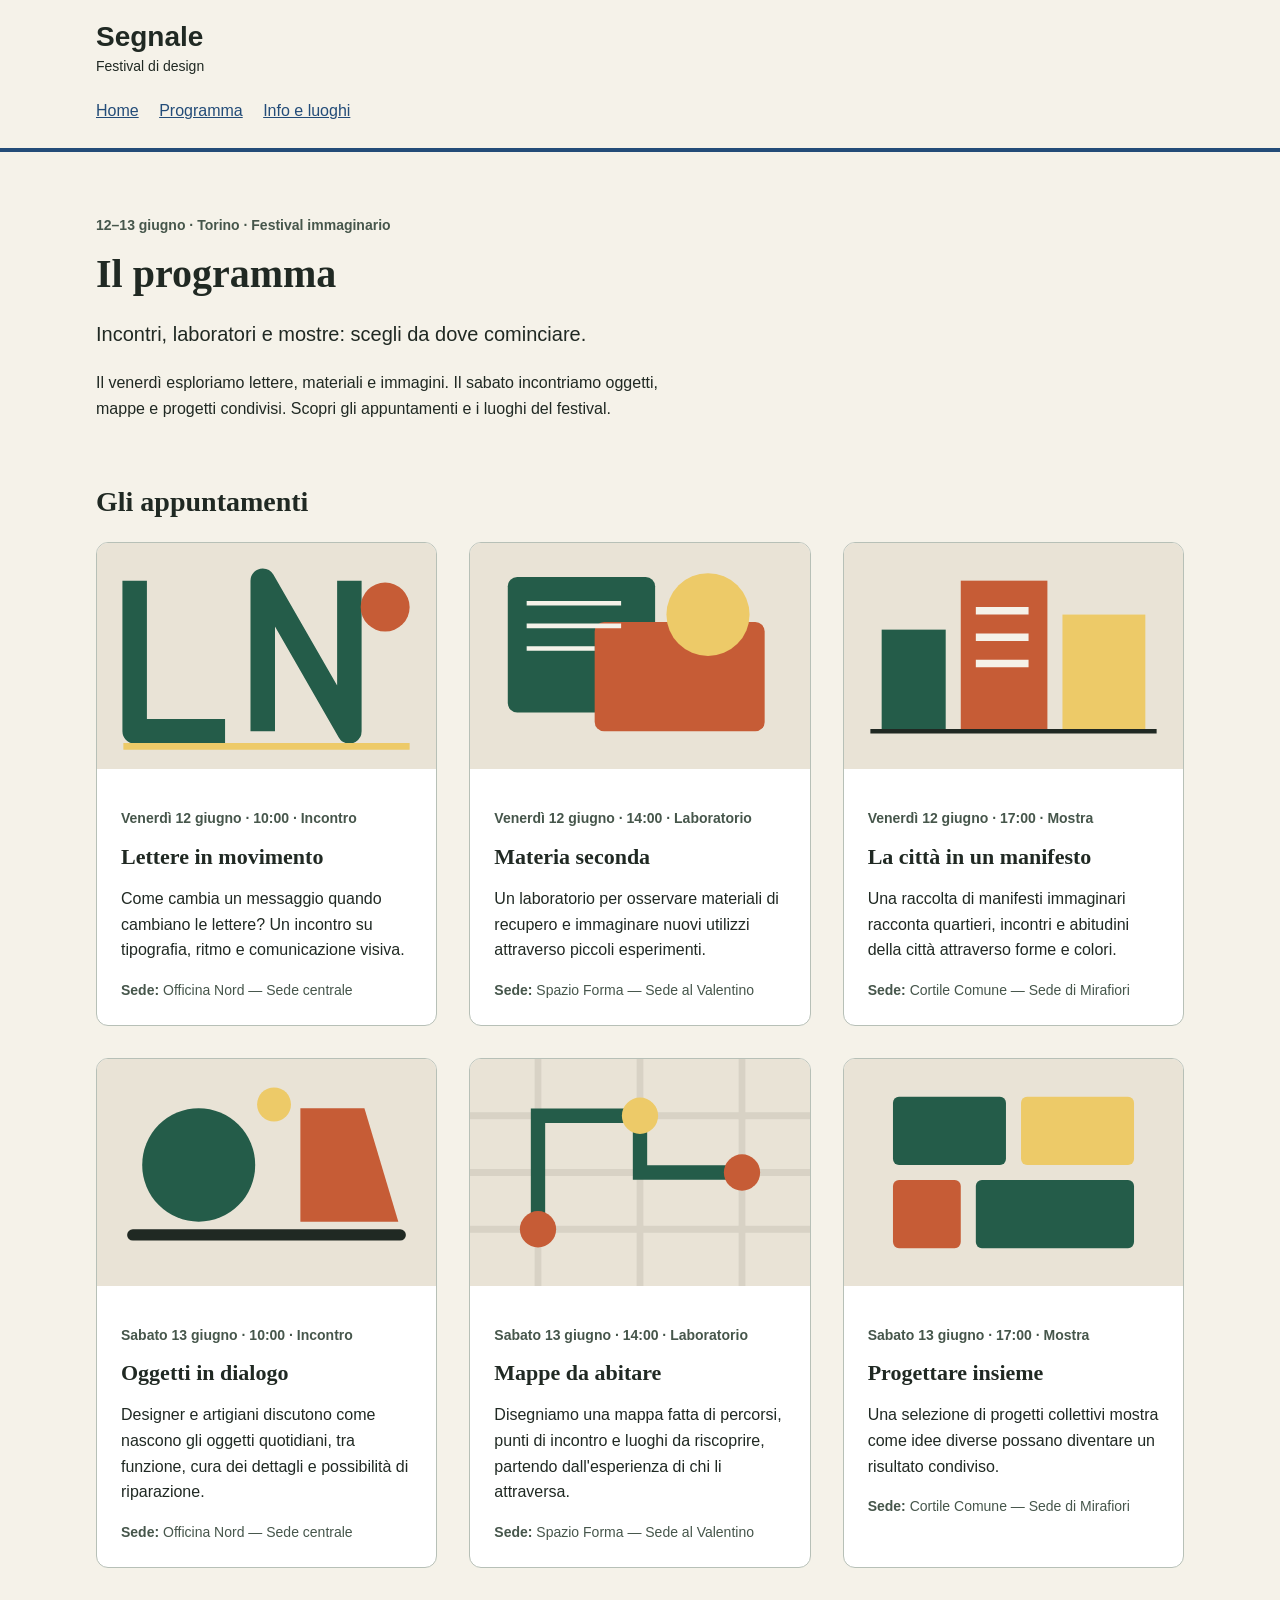
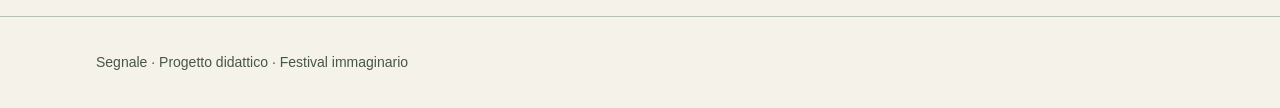
==== programma.html @ 96eb3f7e "inizio" ====
<!doctype html>
<html lang="it">
<head>
  <meta charset="utf-8">
  <meta name="viewport" content="width=device-width, initial-scale=1">
  <title>Programma — Segnale</title>
  <link rel="stylesheet" href="style.css">
</head>
<body>
  <a class="skip-link" href="#contenuto">Vai al contenuto</a>
  <header class="site-header">
    <div class="container">
      <a class="brand" href="index.html">Segnale<span>Festival di design</span></a>
      <nav>
        <a href="index.html">Home</a>
        <a href="programma.html">Programma</a>
        <a href="info.html">Info e luoghi</a>
      </nav>
    </div>
  </header>

  <main id="contenuto" class="container">
    <section class="intro">
      <p class="eyebrow">12–13 giugno · Torino · Festival immaginario</p>
      <h1 id="titolo-programma">Il programma</h1>
      <p class="lead">Incontri, laboratori e mostre: scegli da dove cominciare.</p>
      <p class="reading-text">Il venerdì esploriamo lettere, materiali e immagini. Il sabato incontriamo oggetti, mappe e progetti condivisi. Scopri gli appuntamenti e i luoghi del festival.</p>
    </section>

    <section class="content-section">
      <h2 id="titolo-eventi">Gli appuntamenti</h2>
      <div class="event-grid">
        <article class="event-card">
          <img src="assets/lettere-in-movimento.svg" alt="Lettere geometriche disposte su una griglia" width="900" height="600">
          <div class="event-body">
            <p class="event-meta">Venerdì 12 giugno · 10:00 · Incontro</p>
            <h3>Lettere in movimento</h3>
            <p>Come cambia un messaggio quando cambiano le lettere? Un incontro su tipografia, ritmo e comunicazione visiva.</p>
            <p class="event-place"><strong>Sede:</strong> Officina Nord — Sede centrale</p>
          </div>
        </article>
        <article class="event-card">
          <img src="assets/materia-seconda.svg" alt="Forme sovrapposte che richiamano campioni di materiali" width="900" height="600">
          <div class="event-body">
            <p class="event-meta">Venerdì 12 giugno · 14:00 · Laboratorio</p>
            <h3>Materia seconda</h3>
            <p>Un laboratorio per osservare materiali di recupero e immaginare nuovi utilizzi attraverso piccoli esperimenti.</p>
            <p class="event-place"><strong>Sede:</strong> Spazio Forma — Sede al Valentino</p>
          </div>
        </article>
        <article class="event-card">
          <img src="assets/citta-manifesto.svg" alt="Rettangoli colorati compongono una città astratta." width="900" height="600">
          <div class="event-body">
            <p class="event-meta">Venerdì 12 giugno · 17:00 · Mostra</p>
            <h3>La città in un manifesto</h3>
            <p>Una raccolta di manifesti immaginari racconta quartieri, incontri e abitudini della città attraverso forme e colori.</p>
            <p class="event-place"><strong>Sede:</strong> Cortile Comune — Sede di Mirafiori</p>
          </div>
        </article>
        <article class="event-card">
          <img src="assets/oggetti-dialogo.svg" alt="Due forme geometriche si fronteggiano sopra una linea comune." width="900" height="600">
          <div class="event-body">
            <p class="event-meta">Sabato 13 giugno · 10:00 · Incontro</p>
            <h3>Oggetti in dialogo</h3>
            <p>Designer e artigiani discutono come nascono gli oggetti quotidiani, tra funzione, cura dei dettagli e possibilità di riparazione.</p>
            <p class="event-place"><strong>Sede:</strong> Officina Nord — Sede centrale</p>
          </div>
        </article>
        <article class="event-card">
          <img src="assets/mappe-abitare.svg" alt="Un percorso collega tre punti su una mappa geometrica." width="900" height="600">
          <div class="event-body">
            <p class="event-meta">Sabato 13 giugno · 14:00 · Laboratorio</p>
            <h3>Mappe da abitare</h3>
            <p>Disegniamo una mappa fatta di percorsi, punti di incontro e luoghi da riscoprire, partendo dall'esperienza di chi li attraversa.</p>
            <p class="event-place"><strong>Sede:</strong> Spazio Forma — Sede al Valentino</p>
          </div>
        </article>
        <article class="event-card">
          <img src="assets/progettare-insieme.svg" alt="Moduli di colori diversi si incastrano in una composizione comune." width="900" height="600">
          <div class="event-body">
            <p class="event-meta">Sabato 13 giugno · 17:00 · Mostra</p>
            <h3>Progettare insieme</h3>
            <p>Una selezione di progetti collettivi mostra come idee diverse possano diventare un risultato condiviso.</p>
            <p class="event-place"><strong>Sede:</strong> Cortile Comune — Sede di Mirafiori</p>
          </div>
        </article>
      </div>
    </section>
  </main>

  <footer class="site-footer"><div class="container"><p>Segnale · Progetto didattico · Festival immaginario</p></div></footer>
</body>
</html>
---- style.css ----
/* Segnale: esempio completo della consegna su Home e Programma. */

/* Valori condivisi: le regole interessate li richiamano con var(). */
:root {
  --colore-primario: #234c78;
  --colore-primario-scuro: #163454;
  --colore-sfondo: #f5f2e9;
  --colore-testo: #202923;
  --font-testo: Arial, Helvetica, sans-serif;
  --font-titoli: Georgia, "Times New Roman", serif;
}

* {
  box-sizing: border-box;
}

body {
  margin: 0;
  background: var(--colore-sfondo);
  color: var(--colore-testo);
  font-family: var(--font-testo);
  font-size: 1rem;
  line-height: 1.6;
}

a {
  color: var(--colore-primario);
}

a:hover {
  text-decoration: underline;
}

a:focus {
  outline: 3px solid var(--colore-testo);
}

.container {
  width: 92%;
  max-width: 68rem;
  margin: 0 auto;
}

.site-header {
  padding: 1.25rem 0;
  border-bottom: 4px solid var(--colore-primario);
}

.brand {
  display: inline-block;
  color: var(--colore-testo);
  font-size: 1.75rem;
  font-weight: bold;
  line-height: 1.2;
  text-decoration: none;
}

.brand span {
  display: block;
  margin-top: 0.25rem;
  font-size: 0.875rem;
  font-weight: normal;
}

nav {
  margin-top: 1rem;
}

nav a {
  display: inline-block;
  margin-right: 1rem;
  padding: 0.25rem 0;
}


.intro {
  padding: 3rem 0 1rem;
}

.eyebrow,
.event-meta {
  color: #46564b;
  font-size: 0.875rem;
  font-weight: bold;
}

h1,
h2,
h3 {
  font-family: var(--font-titoli);
  line-height: 1.2;
}

h1 {
  max-width: 18ch;
  margin: 0.75rem 0 1.25rem;
  font-size: 2.5rem;
}

h2 {
  font-size: 1.75rem;
}

h3 {
  margin: 0.5rem 0 0.75rem;
  font-size: 1.375rem;
}

.lead {
  max-width: 48ch;
  font-size: 1.25rem;
}

.reading-text {
  max-width: 65ch;
}

.button-link {
  display: inline-block;
  margin-top: 1rem;
  padding: 0.75rem 1.25rem;
  border-radius: 0.5rem;
  background: var(--colore-primario);
  color: #ffffff;
  font-weight: bold;
  text-decoration: none;
}

.button-link:hover {
  background: var(--colore-primario-scuro);
}

.content-section {
  margin: 2rem 0 3rem;
}

.festival-image {
  display: block;
  width: 100%;
  max-width: 54rem;
  height: auto;
  margin-top: 1.5rem;
  border-radius: 0.75rem;
}

.venues {
  padding-left: 1.25rem;
}

.venues li {
  margin-bottom: 0.5rem;
}

/* Disposizione di base: una colonna. */
.event-grid {
  display: grid;
  grid-template-columns: 1fr;
  gap: 2rem;
}

.event-card {
  overflow: hidden;
  border: 1px solid #b7c0b7;
  border-radius: 0.75rem;
  background: #ffffff;
}

.event-card img {
  display: block;
  width: 100%;
  height: auto;
}

.event-body {
  padding: 1.5rem;
}

.event-place {
  margin-bottom: 0;
  color: #46564b;
  font-size: 0.875rem;
}

.site-footer {
  padding: 1.25rem 0;
  border-top: 1px solid #b7c0b7;
  color: #46564b;
  font-size: 0.875rem;
}

.skip-link {
  position: absolute;
  top: -6rem;
  left: 1rem;
  padding: 0.75rem 1rem;
  background: #ffffff;
  color: var(--colore-testo);
}

.skip-link:focus {
  top: 1rem;
}

/* Da 600 px: due colonne. */
@media (min-width: 600px) {
  .event-grid {
    grid-template-columns: repeat(2, 1fr);
  }
}

/* Da 1024 px: tre colonne. Questa regola segue quella da 600 px. */
@media (min-width: 1024px) {
  .event-grid {
    grid-template-columns: repeat(3, 1fr);
  }
}

/* Info e luoghi: componenti aggiunti al sito esistente. */
button {
  padding: 0.65rem 0.5rem;
  border: 2px solid var(--colore-primario);
  border-radius: 0.5rem;
  background: var(--colore-primario);
  color: #ffffff;
  font-family: var(--font-testo);
  font-size: 1rem;
  font-weight: bold;
  cursor: pointer;
}

button:hover {
  background: var(--colore-primario-scuro);
}

button:focus {
  outline: 3px solid var(--colore-testo);
}

.venue-gallery {
  max-width: 54rem;
}

.venue-swiper {
  width: 100%;
}

.venue-slide {
  margin: 0;
  overflow: hidden;
  border: 1px solid #b7c0b7;
  border-radius: 0.75rem;
  background: #ffffff;
}

.venue-slide img {
  display: block;
  width: 100%;
  height: auto;
}

.venue-slide figcaption {
  padding: 1.25rem;
}

.gallery-controls {
  display: grid;
  grid-template-columns: repeat(2, 1fr);
  gap: 0.75rem;
  margin-top: 1rem;
}

.gallery-count {
  margin: 0.75rem 0 0;
  text-align: center;
}

@media (max-width: 319px) {
  .gallery-label {
    font-size: 0;
  }
}

.map-container {
  margin: 1.5rem 0;
  overflow: hidden;
  border: 1px solid #b7c0b7;
  border-radius: 0.75rem;
  background: #ffffff;
}

.map-container iframe {
  display: block;
  width: 100%;
  height: 28rem;
  border: 0;
}

.venue-addresses {
  display: grid;
  grid-template-columns: 1fr;
  gap: 1.5rem;
}

.venue-address {
  padding: 1.25rem;
  border: 1px solid #b7c0b7;
  border-radius: 0.75rem;
}

.teaching-note {
  margin-top: 2rem;
}

@media (min-width: 768px) {
  .venue-addresses {
    grid-template-columns: repeat(3, 1fr);
  }
}
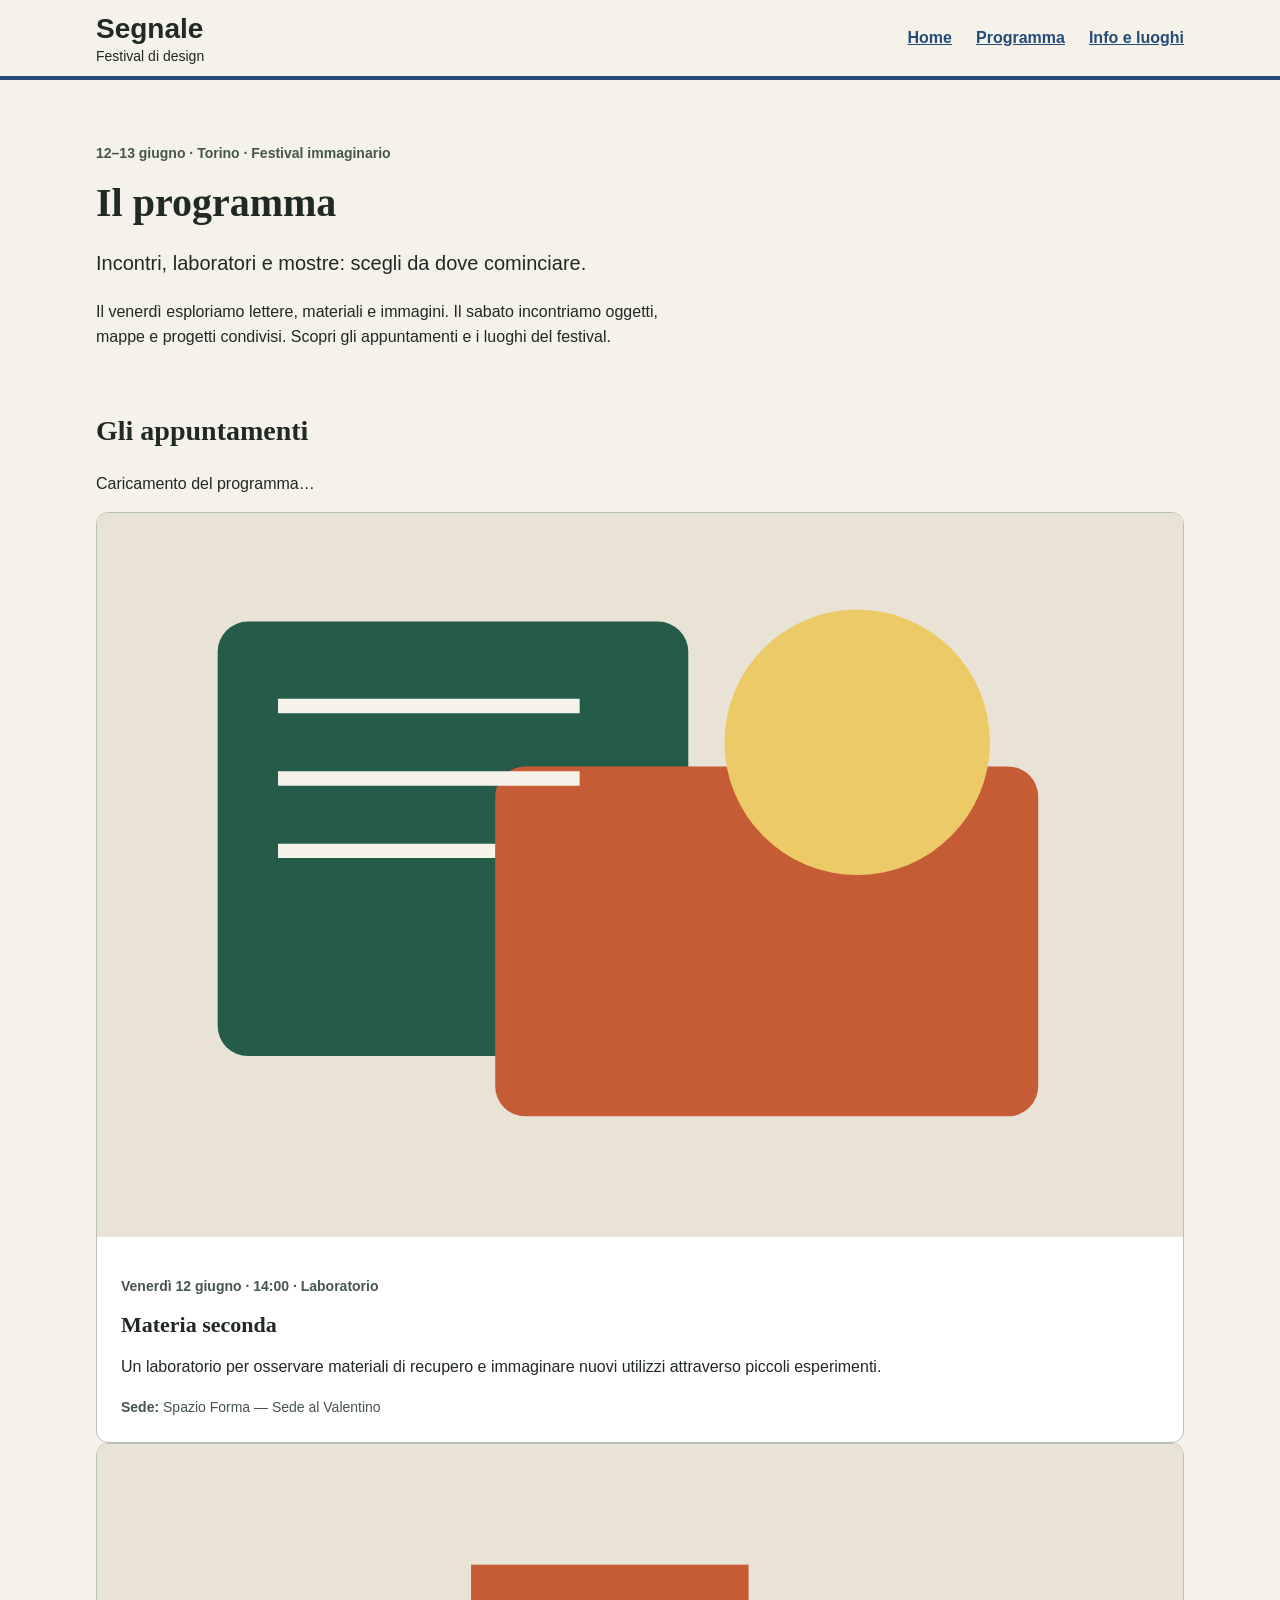
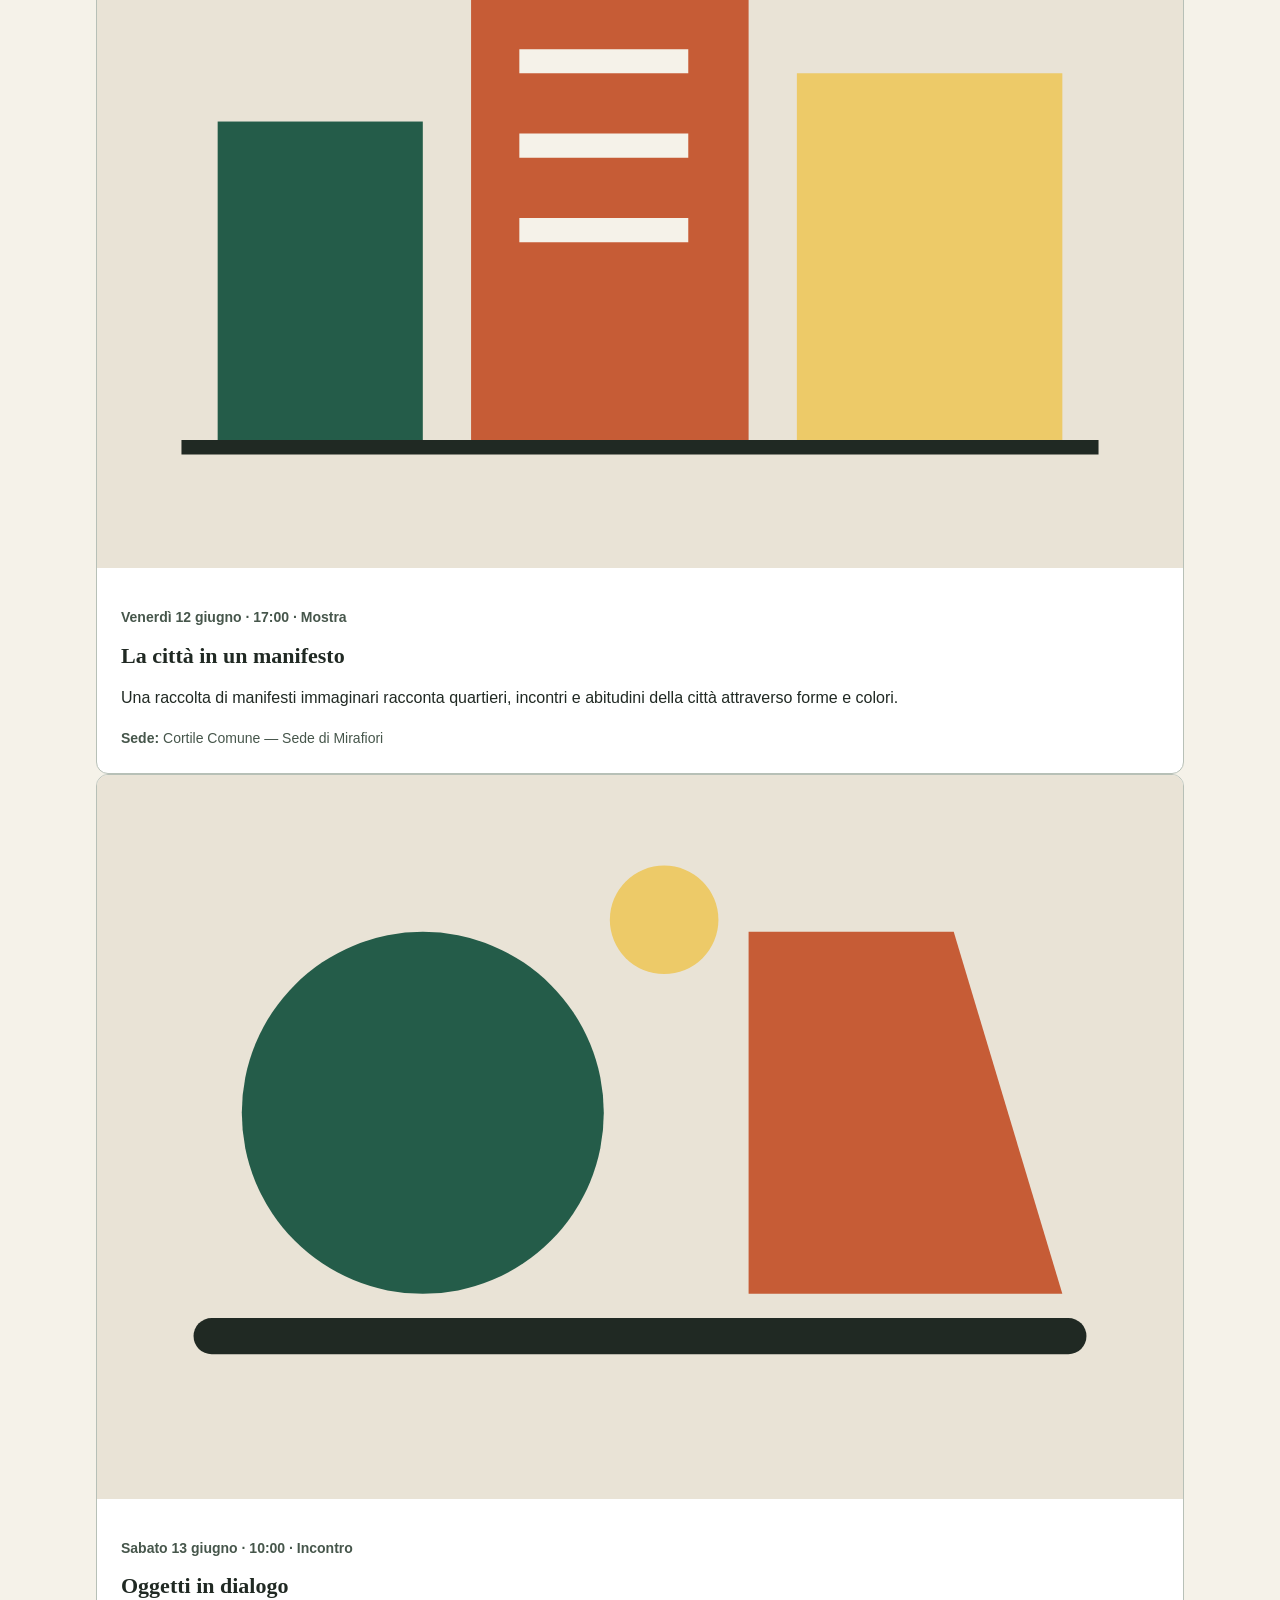
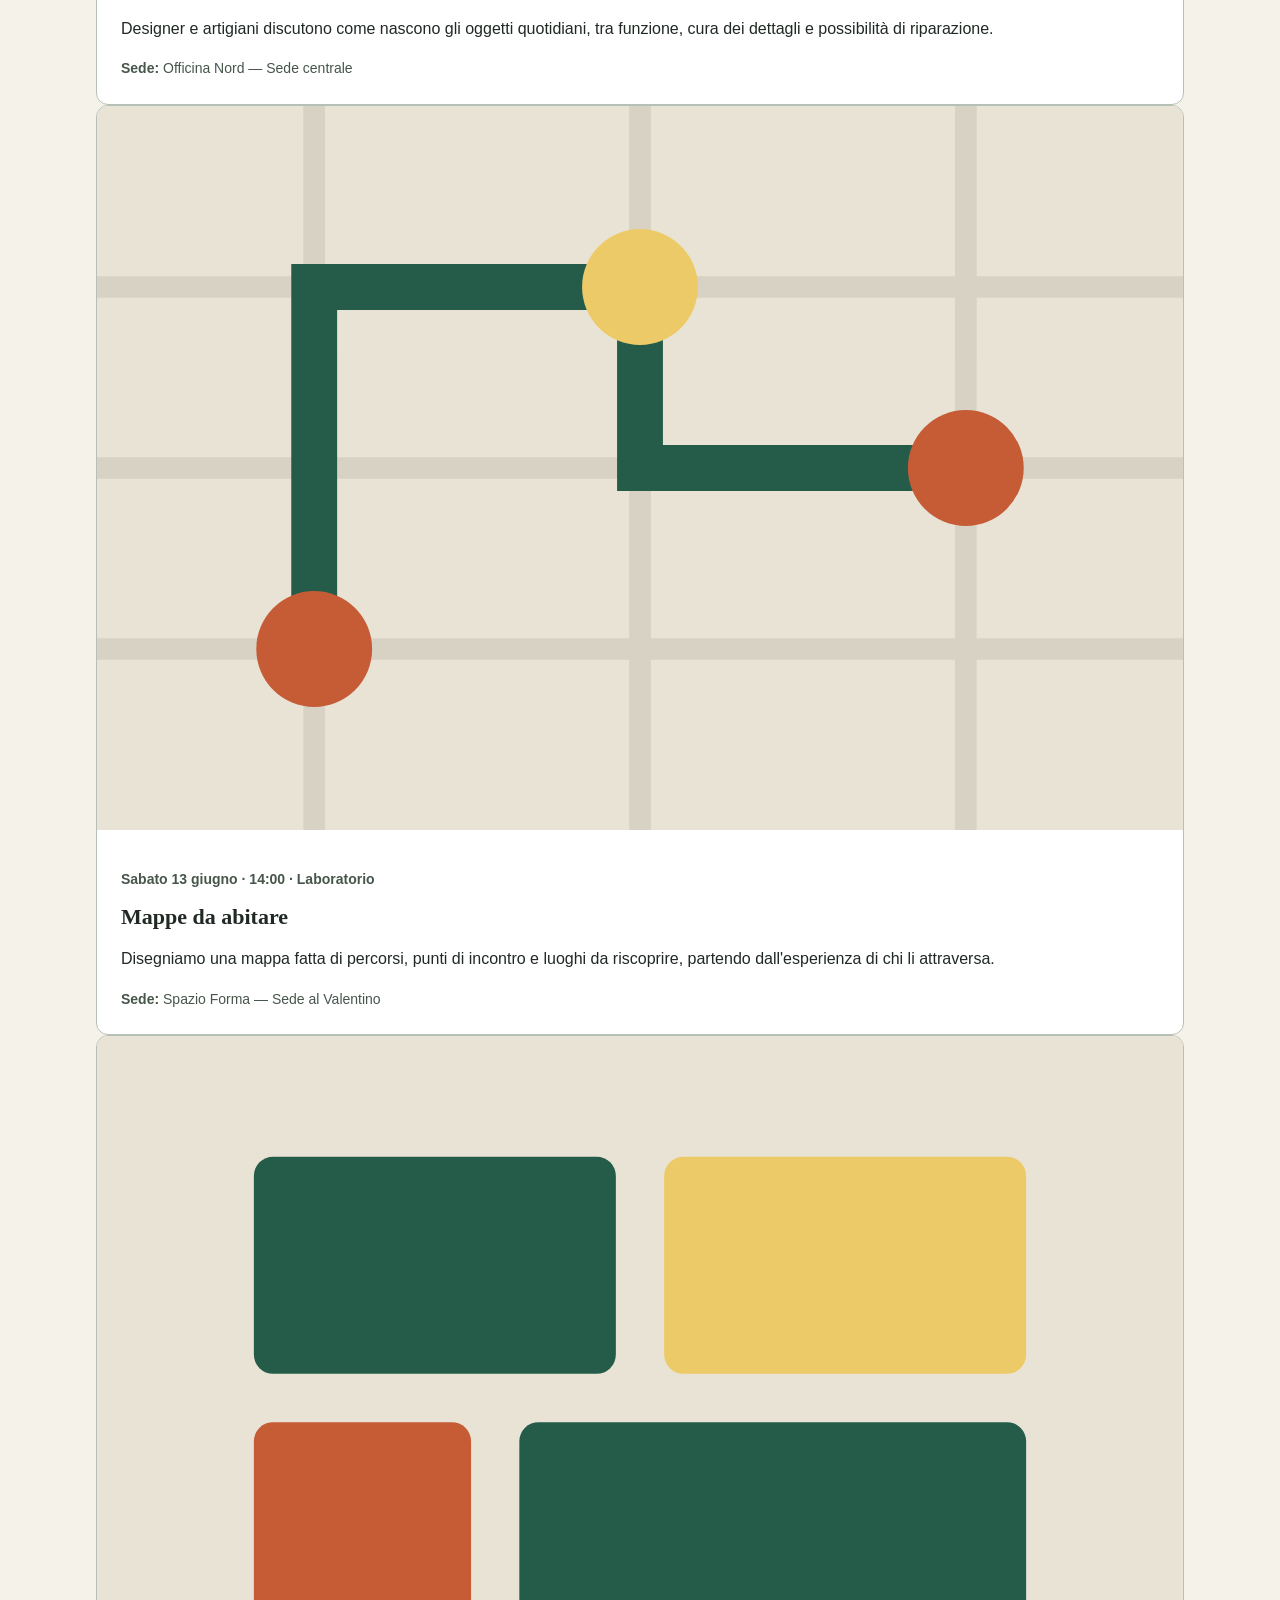
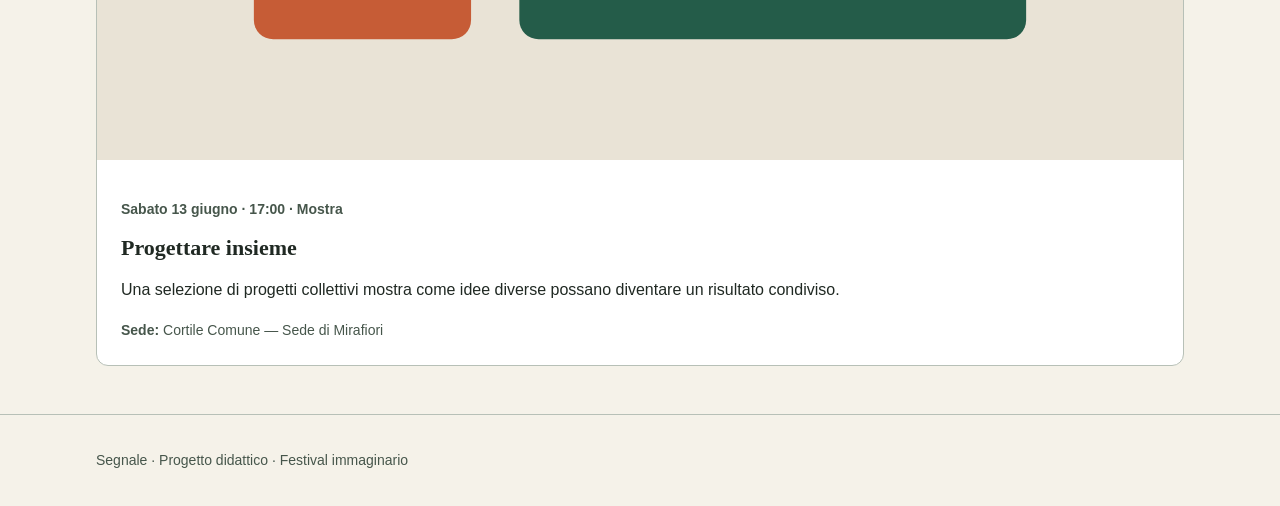
==== commit e2f2d520: "inizio" ====
--- a/programma.html
+++ b/programma.html
@@ -4,6 +4,9 @@
   <meta charset="utf-8">
   <meta name="viewport" content="width=device-width, initial-scale=1">
   <title>Programma — Segnale</title>
+  <link rel="preconnect" href="https://fonts.googleapis.com">
+<link rel="preconnect" href="https://fonts.gstatic.com" crossorigin>
+<link href="https://fonts.googleapis.com/css2?family=Archivo:wght@400;700&display=swap" rel="stylesheet">
   <link rel="stylesheet" href="style.css">
 </head>
 <body>
@@ -29,15 +32,9 @@
 
     <section class="content-section">
       <h2 id="titolo-eventi">Gli appuntamenti</h2>
-      <div class="event-grid">
-        <article class="event-card">
-          <img src="assets/lettere-in-movimento.svg" alt="Lettere geometriche disposte su una griglia" width="900" height="600">
-          <div class="event-body">
-            <p class="event-meta">Venerdì 12 giugno · 10:00 · Incontro</p>
-            <h3>Lettere in movimento</h3>
-            <p>Come cambia un messaggio quando cambiano le lettere? Un incontro su tipografia, ritmo e comunicazione visiva.</p>
-            <p class="event-place"><strong>Sede:</strong> Officina Nord — Sede centrale</p>
-          </div>
+      <p id="stato-programma">Caricamento del programma…</p>
+<div class="event-grid" id="elenco-eventi"></div>
+<noscript><p>Per vedere il programma serve JavaScript.</p></noscript>
         </article>
         <article class="event-card">
           <img src="assets/materia-seconda.svg" alt="Forme sovrapposte che richiamano campioni di materiali" width="900" height="600">
--- a/style.css
+++ b/style.css
@@ -6,12 +6,21 @@
   --colore-primario-scuro: #163454;
   --colore-sfondo: #f5f2e9;
   --colore-testo: #202923;
-  --font-testo: Arial, Helvetica, sans-serif;
-  --font-titoli: Georgia, "Times New Roman", serif;
+  --font-testo: "Archivo", Arial, Helvetica, sans-serif;
+  --font-titoli: "Archivo", Georgia, "Times New Roman", serif;
 }
 
 * {
   box-sizing: border-box;
+}
+html {
+  scroll-padding-top: 11rem;
+}
+
+@media (min-width: 600px) {
+  html {
+    scroll-padding-top: 6rem;
+  }
 }
 
 body {
@@ -42,14 +51,18 @@
 }
 
 .site-header {
-  padding: 1.25rem 0;
+  position: sticky;
+  top: 0;
+  z-index: 100;
+  padding: 0.5rem 0;
+  background: var(--colore-sfondo);
   border-bottom: 4px solid var(--colore-primario);
 }
 
 .brand {
   display: inline-block;
   color: var(--colore-testo);
-  font-size: 1.75rem;
+  font-size: 1.25rem;
   font-weight: bold;
   line-height: 1.2;
   text-decoration: none;
@@ -57,20 +70,60 @@
 
 .brand span {
   display: block;
-  margin-top: 0.25rem;
-  font-size: 0.875rem;
+  margin-top: 0.125rem;
+  font-size: 0.8125rem;
   font-weight: normal;
 }
 
+/* Base (sotto 600 px): collegamenti in colonna. */
 nav {
-  margin-top: 1rem;
+  display: flex;
+  flex-direction: column;
+  gap: 0;
+  margin-top: 0.5rem;
 }
 
 nav a {
-  display: inline-block;
-  margin-right: 1rem;
-  padding: 0.25rem 0;
-}
+  display: block;
+  padding: 0.35rem 0;
+  font-weight: bold;
+  line-height: 1.3;
+}
+
+@media (min-width: 600px) {
+  .site-header {
+    padding: 0.75rem 0;
+  }
+
+  /* Logo a sinistra, menu a destra sulla stessa riga. */
+  .site-header .container {
+    display: flex;
+    flex-wrap: wrap;
+    align-items: center;
+    justify-content: space-between;
+    gap: 0.5rem 2rem;
+  }
+
+  .brand {
+    font-size: 1.75rem;
+  }
+
+  .brand span {
+    font-size: 0.875rem;
+  }
+
+  nav {
+    flex-direction: row;
+    flex-wrap: wrap;
+    gap: 0.25rem 1.5rem;
+    margin-top: 0;
+  }
+
+  nav a {
+    padding: 0.25rem 0;
+  }
+}
+
 
 
 .intro {
@@ -192,6 +245,7 @@
   position: absolute;
   top: -6rem;
   left: 1rem;
+  z-index: 200;
   padding: 0.75rem 1rem;
   background: #ffffff;
   color: var(--colore-testo);
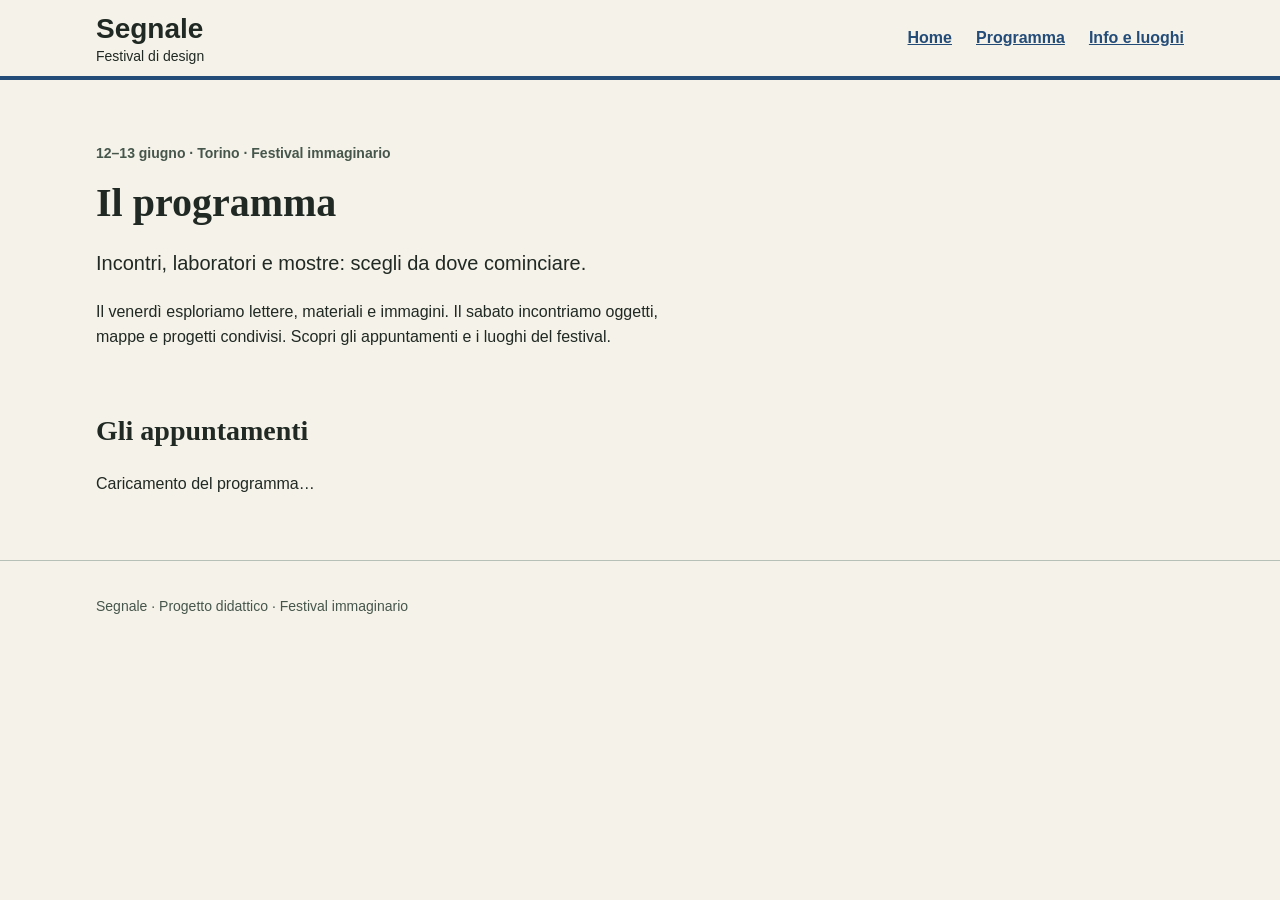
==== commit 23b199ce: "passaggio 2" ====
--- a/programma.html
+++ b/programma.html
@@ -32,56 +32,8 @@
 
     <section class="content-section">
       <h2 id="titolo-eventi">Gli appuntamenti</h2>
-      <p id="stato-programma">Caricamento del programma…</p>
-<div class="event-grid" id="elenco-eventi"></div>
-<noscript><p>Per vedere il programma serve JavaScript.</p></noscript>
-        </article>
-        <article class="event-card">
-          <img src="assets/materia-seconda.svg" alt="Forme sovrapposte che richiamano campioni di materiali" width="900" height="600">
-          <div class="event-body">
-            <p class="event-meta">Venerdì 12 giugno · 14:00 · Laboratorio</p>
-            <h3>Materia seconda</h3>
-            <p>Un laboratorio per osservare materiali di recupero e immaginare nuovi utilizzi attraverso piccoli esperimenti.</p>
-            <p class="event-place"><strong>Sede:</strong> Spazio Forma — Sede al Valentino</p>
-          </div>
-        </article>
-        <article class="event-card">
-          <img src="assets/citta-manifesto.svg" alt="Rettangoli colorati compongono una città astratta." width="900" height="600">
-          <div class="event-body">
-            <p class="event-meta">Venerdì 12 giugno · 17:00 · Mostra</p>
-            <h3>La città in un manifesto</h3>
-            <p>Una raccolta di manifesti immaginari racconta quartieri, incontri e abitudini della città attraverso forme e colori.</p>
-            <p class="event-place"><strong>Sede:</strong> Cortile Comune — Sede di Mirafiori</p>
-          </div>
-        </article>
-        <article class="event-card">
-          <img src="assets/oggetti-dialogo.svg" alt="Due forme geometriche si fronteggiano sopra una linea comune." width="900" height="600">
-          <div class="event-body">
-            <p class="event-meta">Sabato 13 giugno · 10:00 · Incontro</p>
-            <h3>Oggetti in dialogo</h3>
-            <p>Designer e artigiani discutono come nascono gli oggetti quotidiani, tra funzione, cura dei dettagli e possibilità di riparazione.</p>
-            <p class="event-place"><strong>Sede:</strong> Officina Nord — Sede centrale</p>
-          </div>
-        </article>
-        <article class="event-card">
-          <img src="assets/mappe-abitare.svg" alt="Un percorso collega tre punti su una mappa geometrica." width="900" height="600">
-          <div class="event-body">
-            <p class="event-meta">Sabato 13 giugno · 14:00 · Laboratorio</p>
-            <h3>Mappe da abitare</h3>
-            <p>Disegniamo una mappa fatta di percorsi, punti di incontro e luoghi da riscoprire, partendo dall'esperienza di chi li attraversa.</p>
-            <p class="event-place"><strong>Sede:</strong> Spazio Forma — Sede al Valentino</p>
-          </div>
-        </article>
-        <article class="event-card">
-          <img src="assets/progettare-insieme.svg" alt="Moduli di colori diversi si incastrano in una composizione comune." width="900" height="600">
-          <div class="event-body">
-            <p class="event-meta">Sabato 13 giugno · 17:00 · Mostra</p>
-            <h3>Progettare insieme</h3>
-            <p>Una selezione di progetti collettivi mostra come idee diverse possano diventare un risultato condiviso.</p>
-            <p class="event-place"><strong>Sede:</strong> Cortile Comune — Sede di Mirafiori</p>
-          </div>
-        </article>
-      </div>
+            <p id="stato-programma">Caricamento del programma…</p>
+      <div class="event-grid" id="elenco-eventi"></div>
     </section>
   </main>
 
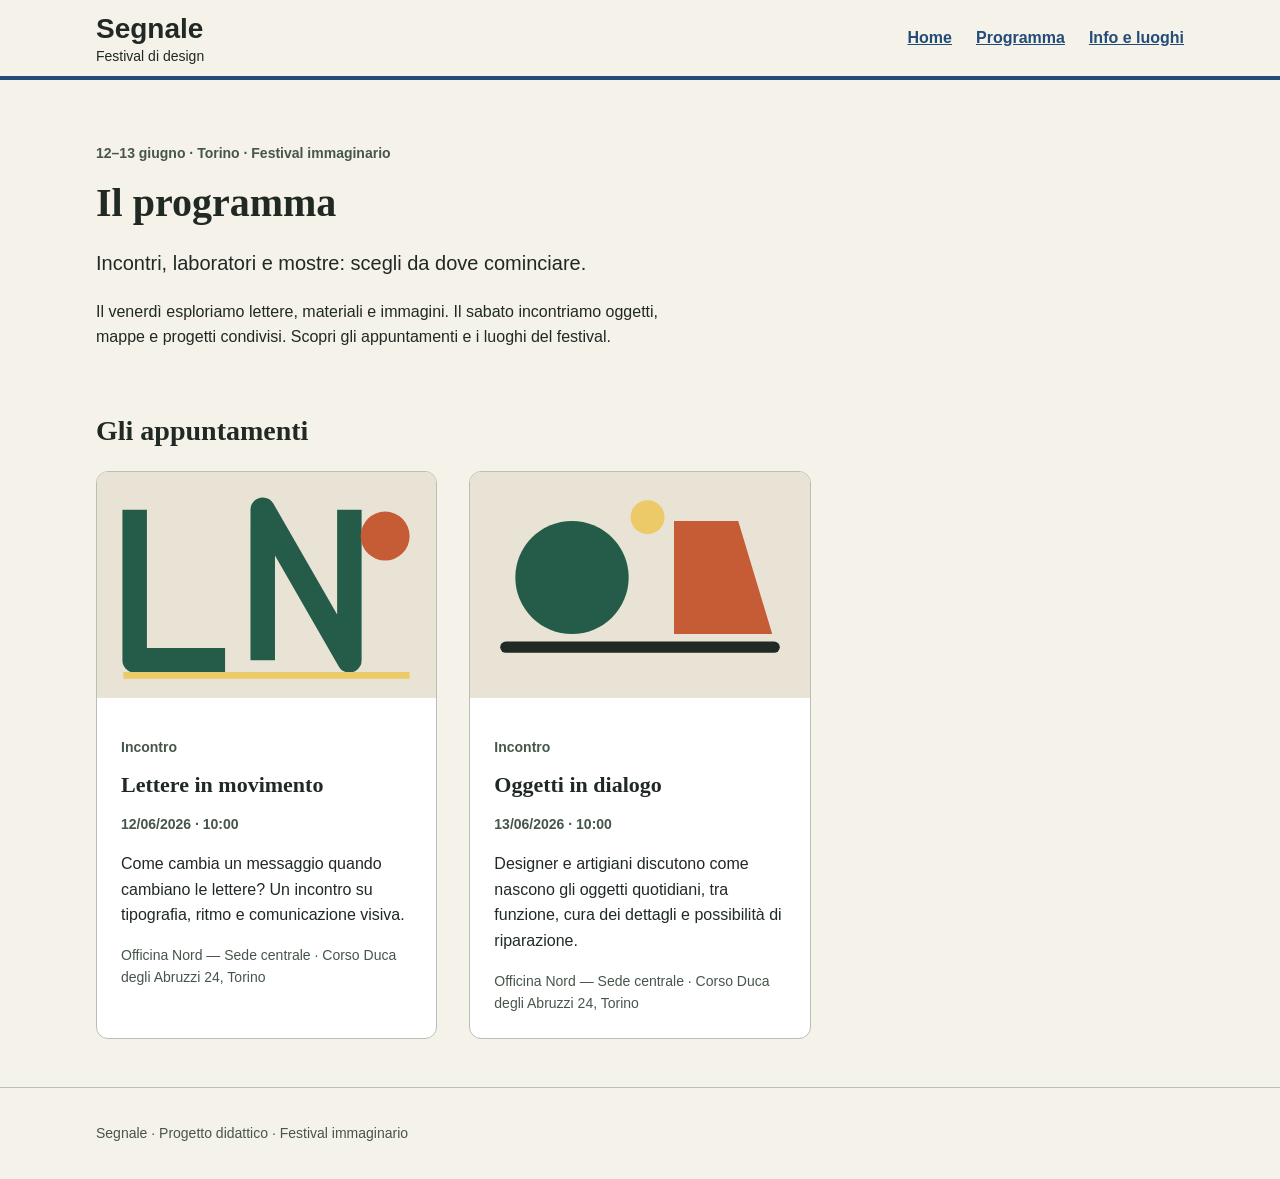
==== commit 6d023587: "passaggio 4" ====
--- a/programma.html
+++ b/programma.html
@@ -38,5 +38,6 @@
   </main>
 
   <footer class="site-footer"><div class="container"><p>Segnale · Progetto didattico · Festival immaginario</p></div></footer>
+  <script src="programma.js"></script>
 </body>
 </html>
